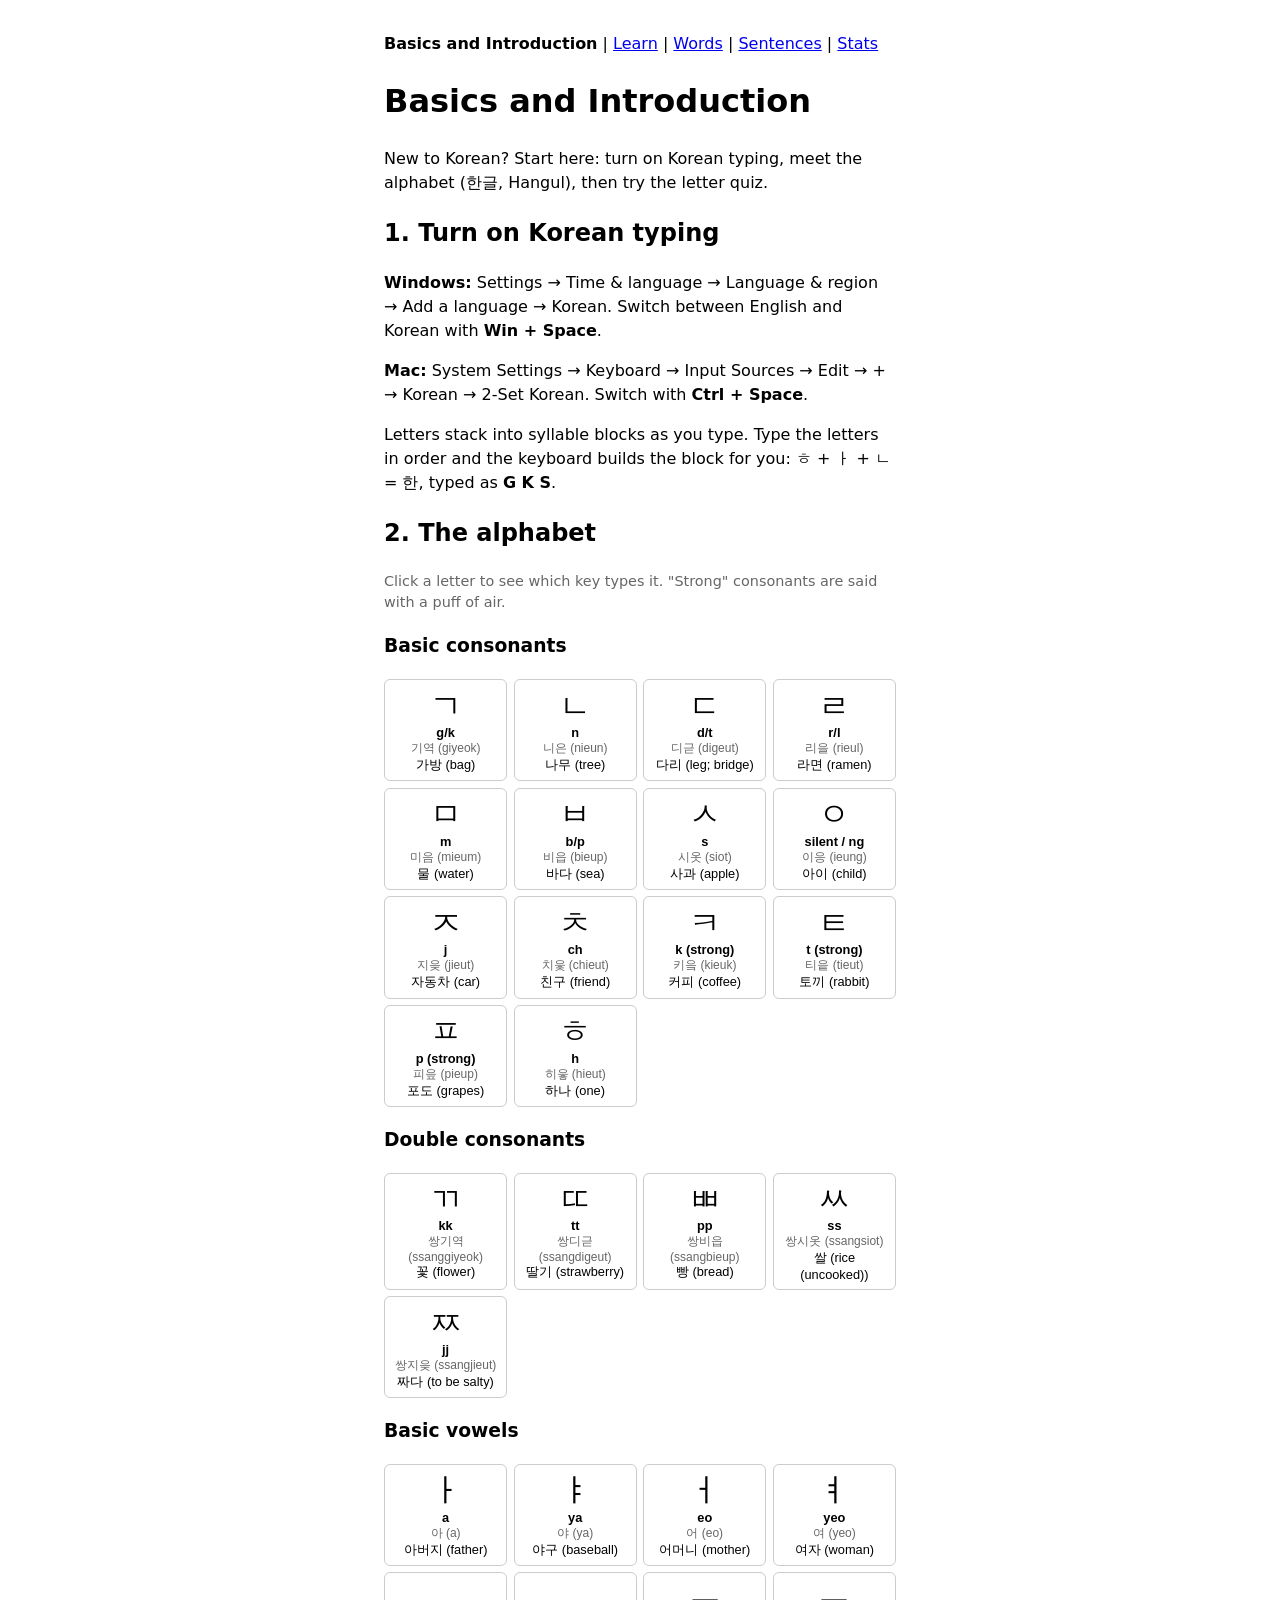
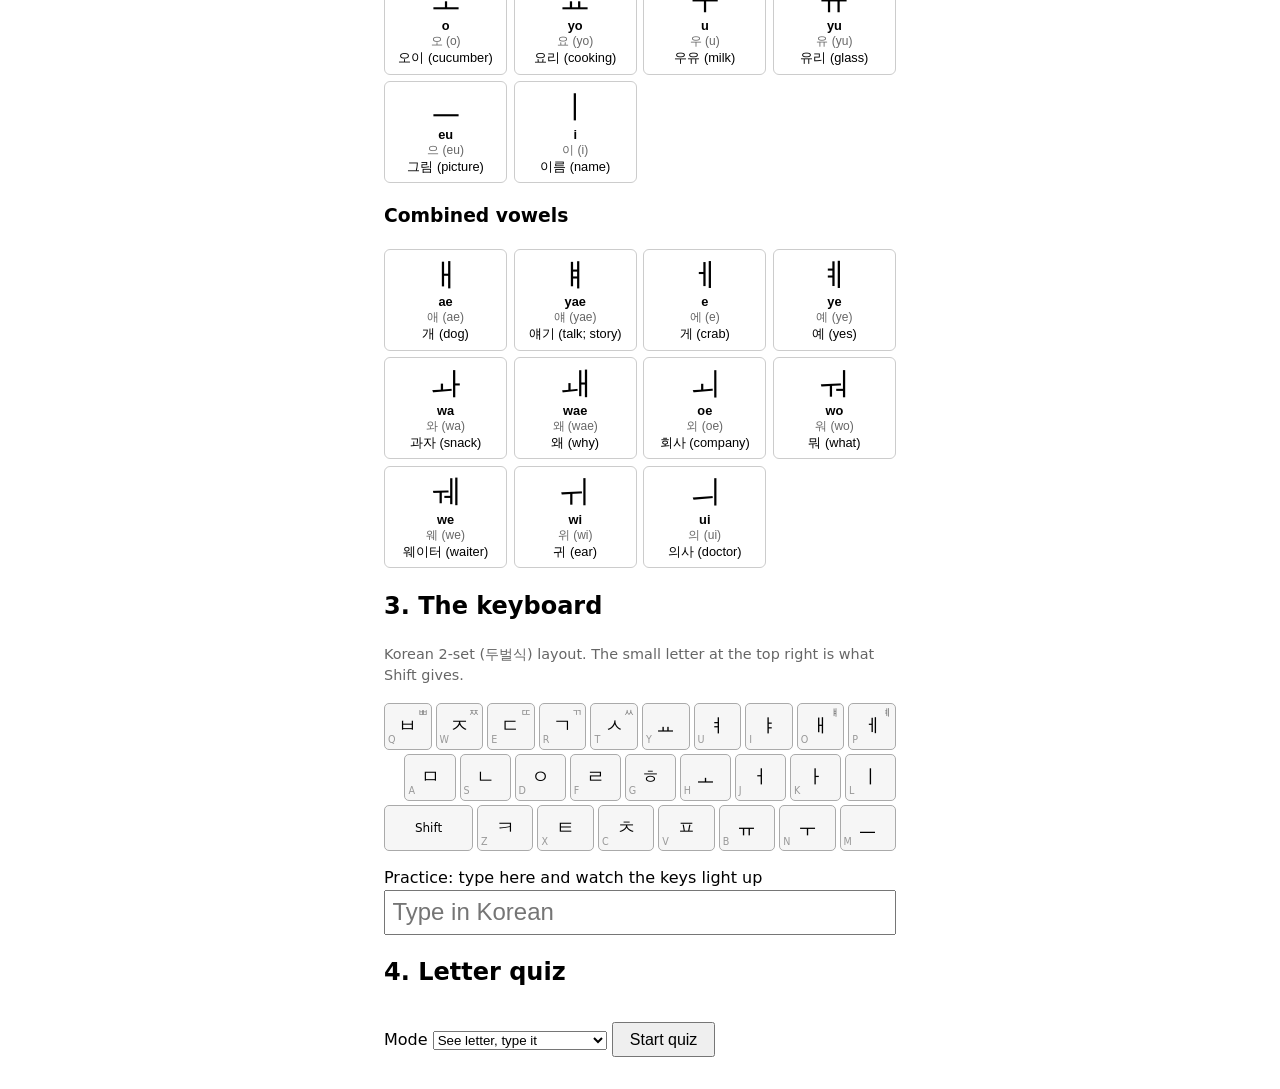
==== static/basics.html @ a622ec38 "Add Basics and Introduction tab with alphabet, keyboard and letter quiz New first tab at /basics for" ====
<!doctype html>
<html lang="en">
<head>
<meta charset="utf-8">
<meta name="viewport" content="width=device-width, initial-scale=1">
<title>Gongbu Basics</title>
<link rel="stylesheet" href="/static/style.css">
</head>
<body>
<p><b>Basics and Introduction</b> | <a href="/">Learn</a> | <a href="/words">Words</a> | <a href="/sentences">Sentences</a> | <a href="/stats">Stats</a></p>
<h1>Basics and Introduction</h1>
<p>New to Korean? Start here: turn on Korean typing, meet the alphabet (한글, Hangul), then try the letter quiz.</p>

<h2>1. Turn on Korean typing</h2>
<p><b>Windows:</b> Settings → Time &amp; language → Language &amp; region → Add a language → Korean.
Switch between English and Korean with <b>Win + Space</b>.</p>
<p><b>Mac:</b> System Settings → Keyboard → Input Sources → Edit → + → Korean → 2-Set Korean.
Switch with <b>Ctrl + Space</b>.</p>
<p>Letters stack into syllable blocks as you type. Type the letters in order and the keyboard builds the block for you:
ㅎ + ㅏ + ㄴ = 한, typed as <b>G K S</b>.</p>

<h2>2. The alphabet</h2>
<p class="muted">Click a letter to see which key types it. "Strong" consonants are said with a puff of air.</p>
<div id="alphabet"></div>

<h2>3. The keyboard</h2>
<p class="muted">Korean 2-set (두벌식) layout. The small letter at the top right is what Shift gives.</p>
<div id="keyboard"></div>
<p id="key-help" class="muted"></p>
<label for="practice">Practice: type here and watch the keys light up</label>
<input id="practice" autocomplete="off" autocorrect="off" spellcheck="false" placeholder="Type in Korean">
<p id="practice-hint" class="wrong"></p>

<h2>4. Letter quiz</h2>
<label>Mode
  <select id="mode">
    <option value="letter">See letter, type it</option>
    <option value="sound">See sound, type the letter</option>
  </select>
</label>
<button id="start">Start quiz</button>
<div id="quiz-play" hidden>
  <p class="muted" id="quiz-progress"></p>
  <p id="quiz-ask"></p>
  <div id="prompt"></div>
  <input id="quiz-answer" autocomplete="off" autocorrect="off" spellcheck="false" placeholder="Type the letter, then Enter">
  <p id="quiz-hint" class="wrong"></p>
  <div id="quiz-feedback"></div>
  <button id="quiz-next" hidden>Next</button>
</div>
<div id="quiz-results"></div>
<div id="feedback"></div>

<script src="/static/common.js"></script>
<script>
const QUIZ_LENGTH = 10;
const LATIN = /[a-z]/i;
const SWITCH_HINT = "That's English. Switch to the Korean keyboard: Win + Space on Windows, Ctrl + Space on Mac.";
const keyEls = {};  // key code -> key element
let letters = [];
let quiz = null;  // {mode, questions, answers, checked}

// "Shift+KeyR" -> {code: "KeyR", shift: true}
function parseKey(k) {
  const shift = k.startsWith("Shift+");
  return { code: shift ? k.slice(6) : k, shift };
}

function keysText(keys) {
  return keys.map((k) => {
    const { code, shift } = parseKey(k);
    return (shift ? "Shift + " : "") + code.slice(3);
  }).join(" then ");
}

// Light up the keys that type a letter; with two presses, number them in order.
function light(keys) {
  for (const key of document.querySelectorAll(".key.lit")) {
    key.classList.remove("lit");
    delete key.dataset.step;
  }
  keys.forEach((k, i) => {
    const { code, shift } = parseKey(k);
    if (!keyEls[code]) return;
    keyEls[code].classList.add("lit");
    if (keys.length > 1) keyEls[code].dataset.step = i + 1;
    if (shift) keyEls.Shift.classList.add("lit");
  });
}

function drawAlphabet(groups) {
  for (const group of groups) {
    const grid = el("div", "", "cards");
    for (const letter of group.letters) {
      const card = el("button", "", "card");
      card.append(
        el("span", letter.char, "char"),
        el("span", letter.roman, "roman"),
        el("span", letter.name, "muted"),
        el("span", `${letter.example.word} (${letter.example.english})`, "example"),
      );
      card.addEventListener("click", () => {
        for (const c of document.querySelectorAll(".card.on")) c.classList.remove("on");
        card.classList.add("on");
        light(letter.keys);
        $("key-help").textContent = `${letter.char} is typed with ${keysText(letter.keys)}.`;
        $("keyboard").scrollIntoView({ block: "nearest", behavior: "smooth" });
      });
      grid.append(card);
    }
    $("alphabet").append(el("h3", group.name), grid);
  }
}

function drawKeyboard(rows) {
  rows.forEach((row, i) => {
    const line = el("div", "", `keyrow row${i}`);
    if (i === rows.length - 1) {
      keyEls.Shift = el("div", "Shift", "key shift");
      line.append(keyEls.Shift);
    }
    for (const k of row) {
      const key = el("div", "", "key");
      key.append(el("span", k.char, "kchar"), el("span", k.shift || "", "kshift"), el("span", k.latin, "klatin"));
      keyEls[k.code] = key;
      line.append(key);
    }
    $("keyboard").append(line);
  });
}

function shuffled(items) {
  const a = [...items];
  for (let i = a.length - 1; i > 0; i--) {
    const j = Math.floor(Math.random() * (i + 1));
    [a[i], a[j]] = [a[j], a[i]];
  }
  return a;
}

// The vowel with the silent ㅇ in front: ㅏ -> 아. Null for consonants.
function silentForm(char) {
  const vowel = char.codePointAt(0) - 0x314F;  // ㅏ..ㅣ are in syllable-block order
  return vowel >= 0 && vowel <= 20 ? String.fromCodePoint(0xAC00 + (11 * 21 + vowel) * 28) : null;
}

// {ok, note}: a vowel typed with the silent ㅇ in front (아 for ㅏ) also counts, with a note.
function grade(letter, answer) {
  if (answer === letter.char) return { ok: true, note: "" };
  if (answer === silentForm(letter.char)) {
    return { ok: true, note: `${answer} is ${letter.char} with the silent ㅇ in front. Both count; the letter on its own is ${letter.char}.` };
  }
  return { ok: false, note: "" };
}

function startQuiz() {
  quiz = { mode: $("mode").value, questions: shuffled(letters).slice(0, QUIZ_LENGTH), answers: [], checked: false };
  $("quiz-results").replaceChildren();
  $("quiz-play").hidden = false;
  showQuestion();
}

function asked(letter) {
  return quiz.mode === "letter" ? letter.char : letter.roman;
}

function showQuestion() {
  const q = quiz.questions[quiz.answers.length];
  quiz.checked = false;
  $("quiz-progress").textContent = `Question ${quiz.answers.length + 1} of ${quiz.questions.length}`;
  $("quiz-ask").textContent = quiz.mode === "letter" ? "Type this letter:" : "Type the letter that makes this sound:";
  $("prompt").textContent = asked(q);
  $("quiz-answer").value = "";
  $("quiz-answer").readOnly = false;
  $("quiz-hint").textContent = "";
  $("quiz-feedback").replaceChildren();
  $("quiz-next").hidden = true;
  $("quiz-answer").focus();
}

// Enter checks the answer and shows ✓ or ✗; Enter again (or Next) moves on.
function submitAnswer() {
  if (!quiz) return;
  if (quiz.checked) return nextQuestion();
  const answer = $("quiz-answer").value.trim();
  if (!answer) return;
  if (LATIN.test(answer)) {
    $("quiz-hint").textContent = SWITCH_HINT;
    $("quiz-answer").select();
    return;
  }
  const q = quiz.questions[quiz.answers.length];
  const result = { letter: q, answer, ...grade(q, answer) };
  quiz.answers.push(result);
  quiz.checked = true;
  $("quiz-answer").readOnly = true;
  $("quiz-hint").textContent = "";
  const parts = [result.ok
    ? el("p", `✓ Correct: ${q.char}`, "correct")
    : el("p", `✗ Not quite. It's ${q.char} (${q.roman}), typed with ${keysText(q.keys)}.`, "wrong")];
  if (result.note) parts.push(el("p", result.note, "muted"));
  $("quiz-feedback").replaceChildren(...parts);
  if (!result.ok) light(q.keys);
  $("quiz-next").textContent = quiz.answers.length < quiz.questions.length ? "Next" : "See results";
  $("quiz-next").hidden = false;
}

function nextQuestion() {
  if (quiz.answers.length < quiz.questions.length) showQuestion();
  else showResults();
}

// One review list: each row is ✓ or ✗, and clicking it lights up the keys for that letter.
function reviewList(title, answers) {
  const table = el("table", "", "review");
  const head = el("tr");
  for (const h of ["", "Asked", "Your answer", "Answer", "Keys"]) head.append(el("th", h));
  table.append(head);
  for (const a of answers) {
    const row = el("tr");
    row.append(
      el("td", a.ok ? "✓" : "✗", a.ok ? "correct" : "wrong"),
      el("td", asked(a.letter)),
      el("td", a.answer, a.ok ? "correct" : "wrong"),
      el("td", a.letter.char),
      el("td", keysText(a.letter.keys)),
    );
    row.title = "Show on the keyboard";
    row.addEventListener("click", () => {
      light(a.letter.keys);
      $("key-help").textContent = `${a.letter.char} is typed with ${keysText(a.letter.keys)}.`;
      $("keyboard").scrollIntoView({ block: "nearest", behavior: "smooth" });
    });
    table.append(row);
  }
  return [el("h3", `${title} (${answers.length})`), table];
}

function showResults() {
  $("quiz-play").hidden = true;
  const right = quiz.answers.filter((a) => a.ok);
  const wrong = quiz.answers.filter((a) => !a.ok);
  const parts = [el("p", `${right.length} / ${quiz.answers.length} correct`, wrong.length ? "" : "correct")];
  if (wrong.length) parts.push(...reviewList("✗ To review", wrong));
  if (right.length) parts.push(...reviewList("✓ Correct", right));
  parts.push(el("p", "Click a row to see its keys on the keyboard above.", "muted"));
  const again = el("button", "Try again");
  again.addEventListener("click", startQuiz);
  parts.push(again);
  $("quiz-results").replaceChildren(...parts);
}

$("practice").addEventListener("keydown", (e) => {
  if (keyEls[e.code]) light([(e.shiftKey ? "Shift+" : "") + e.code]);
});
$("practice").addEventListener("input", () => {
  $("practice-hint").textContent = LATIN.test($("practice").value.slice(-1)) ? SWITCH_HINT : "";
});
$("start").addEventListener("click", startQuiz);
$("quiz-next").addEventListener("click", nextQuestion);
onEnter($("quiz-answer"), submitAnswer);

api("/static/hangul.json")
  .then((data) => {
    drawAlphabet(data.letters);
    drawKeyboard(data.keyboard);
    letters = data.letters.flatMap((g) => g.letters);
  })
  .catch((e) => showError(e.message));
</script>
</body>
</html>
---- static/style.css ----
body { font-family: system-ui, sans-serif; max-width: 32rem; margin: 2rem auto; padding: 0 1rem; line-height: 1.5; }
#prompt { font-size: 2rem; margin: 1.5rem 0 1rem; }
#answer { font-size: 1.5rem; width: 100%; box-sizing: border-box; padding: 0.4rem; }
button { font-size: 1rem; padding: 0.4rem 1rem; margin-top: 0.75rem; }
.correct { color: #1a7f37; }
.wrong { color: #c62828; }
.syllables span { font-size: 1.75rem; padding: 0 0.1rem; }
.syllables .bad { color: #c62828; text-decoration: underline; }
.muted { color: #666; font-size: 0.9rem; }
.verdict-almost { color: #9a6700; }
.label { background: #fff3cd; padding: 0.4rem 0.6rem; font-size: 0.9rem; }
table { border-collapse: collapse; width: 100%; margin-bottom: 1.5rem; }
th, td { text-align: left; padding: 0.25rem 0.5rem; border-bottom: 1px solid #ddd; }
td.num, th.num { text-align: right; }
.bar { display: inline-block; height: 0.6rem; background: #1a7f37; vertical-align: middle; margin-right: 0.4rem; }
#target { font-size: 2.5rem; letter-spacing: 0.05em; margin: 1rem 0 0.25rem; min-height: 3rem; }
/* Type-over box: the input's text is transparent and #ghost draws typed text plus the gray target. */
#typebox { position: relative; }
#typebox #answer, #ghost { font: inherit; font-size: 1.5rem; line-height: 1.4; padding: 0.4rem; border: 1px solid #888; }
#ghost { position: absolute; inset: 0; box-sizing: border-box; border-color: transparent;
         white-space: pre; overflow: hidden; pointer-events: none; }
#typebox #answer { position: relative; display: block; background: transparent; }
#typebox.overlay #answer { color: transparent; caret-color: #222; }
#ghost .rest { color: #aaa; }
#ghost .ok { color: #1a7f37; }
#ghost .bad { color: #c62828; text-decoration: underline; }
.hint { text-decoration: underline dotted; cursor: help; }
.hint.new { color: #6f42c1; text-decoration-style: solid; }
.hint.name { color: #0b6e99; text-decoration-style: solid; }
.topic { margin: 0.5rem 0; }
#topic { font-size: 1rem; padding: 0.3rem; width: 14rem; }
/* Basics tab: alphabet cards and the drawn keyboard. */
.cards { display: grid; grid-template-columns: repeat(auto-fill, minmax(6.5rem, 1fr)); gap: 0.4rem; }
.card { display: flex; flex-direction: column; align-items: center; margin: 0; padding: 0.4rem; font-size: 0.8rem;
        background: #fff; border: 1px solid #ccc; border-radius: 6px; cursor: pointer; text-align: center; }
.card:hover { border-color: #888; }
.card.on { border-color: #1a7f37; background: #eaf6ec; }
.card .char { font-size: 2rem; line-height: 1.2; }
.card .roman { font-weight: bold; }
.card .muted { font-size: 0.75rem; }
#keyboard { margin: 1rem 0 0.5rem; }
.keyrow { display: flex; gap: 0.25rem; margin-bottom: 0.25rem; }
.keyrow.row1 { padding-left: 4%; }
.key { position: relative; flex: 1; min-width: 0; height: 2.8rem; border: 1px solid #aaa; border-radius: 5px; background: #f6f6f6; }
.key.shift { flex: 1.6; display: flex; align-items: center; justify-content: center; font-size: 0.75rem; }
.key .kchar { position: absolute; inset: 0; display: flex; align-items: center; justify-content: center; font-size: 1.2rem; }
.key .kshift { position: absolute; top: 1px; right: 3px; font-size: 0.65rem; color: #666; }
.key .klatin { position: absolute; bottom: 1px; left: 3px; font-size: 0.6rem; color: #999; }
.key.lit { background: #ffe58f; border-color: #9a6700; }
.key[data-step]::after { content: attr(data-step); position: absolute; top: -0.5rem; left: -0.3rem; background: #9a6700; color: #fff;
                         border-radius: 50%; width: 1rem; height: 1rem; font-size: 0.65rem; text-align: center; line-height: 1rem; }
.review tr:not(:first-child) { cursor: pointer; }
.review tr:not(:first-child):hover { background: #f6f6f6; }
#practice, #quiz-answer { font-size: 1.5rem; width: 100%; box-sizing: border-box; padding: 0.4rem; }
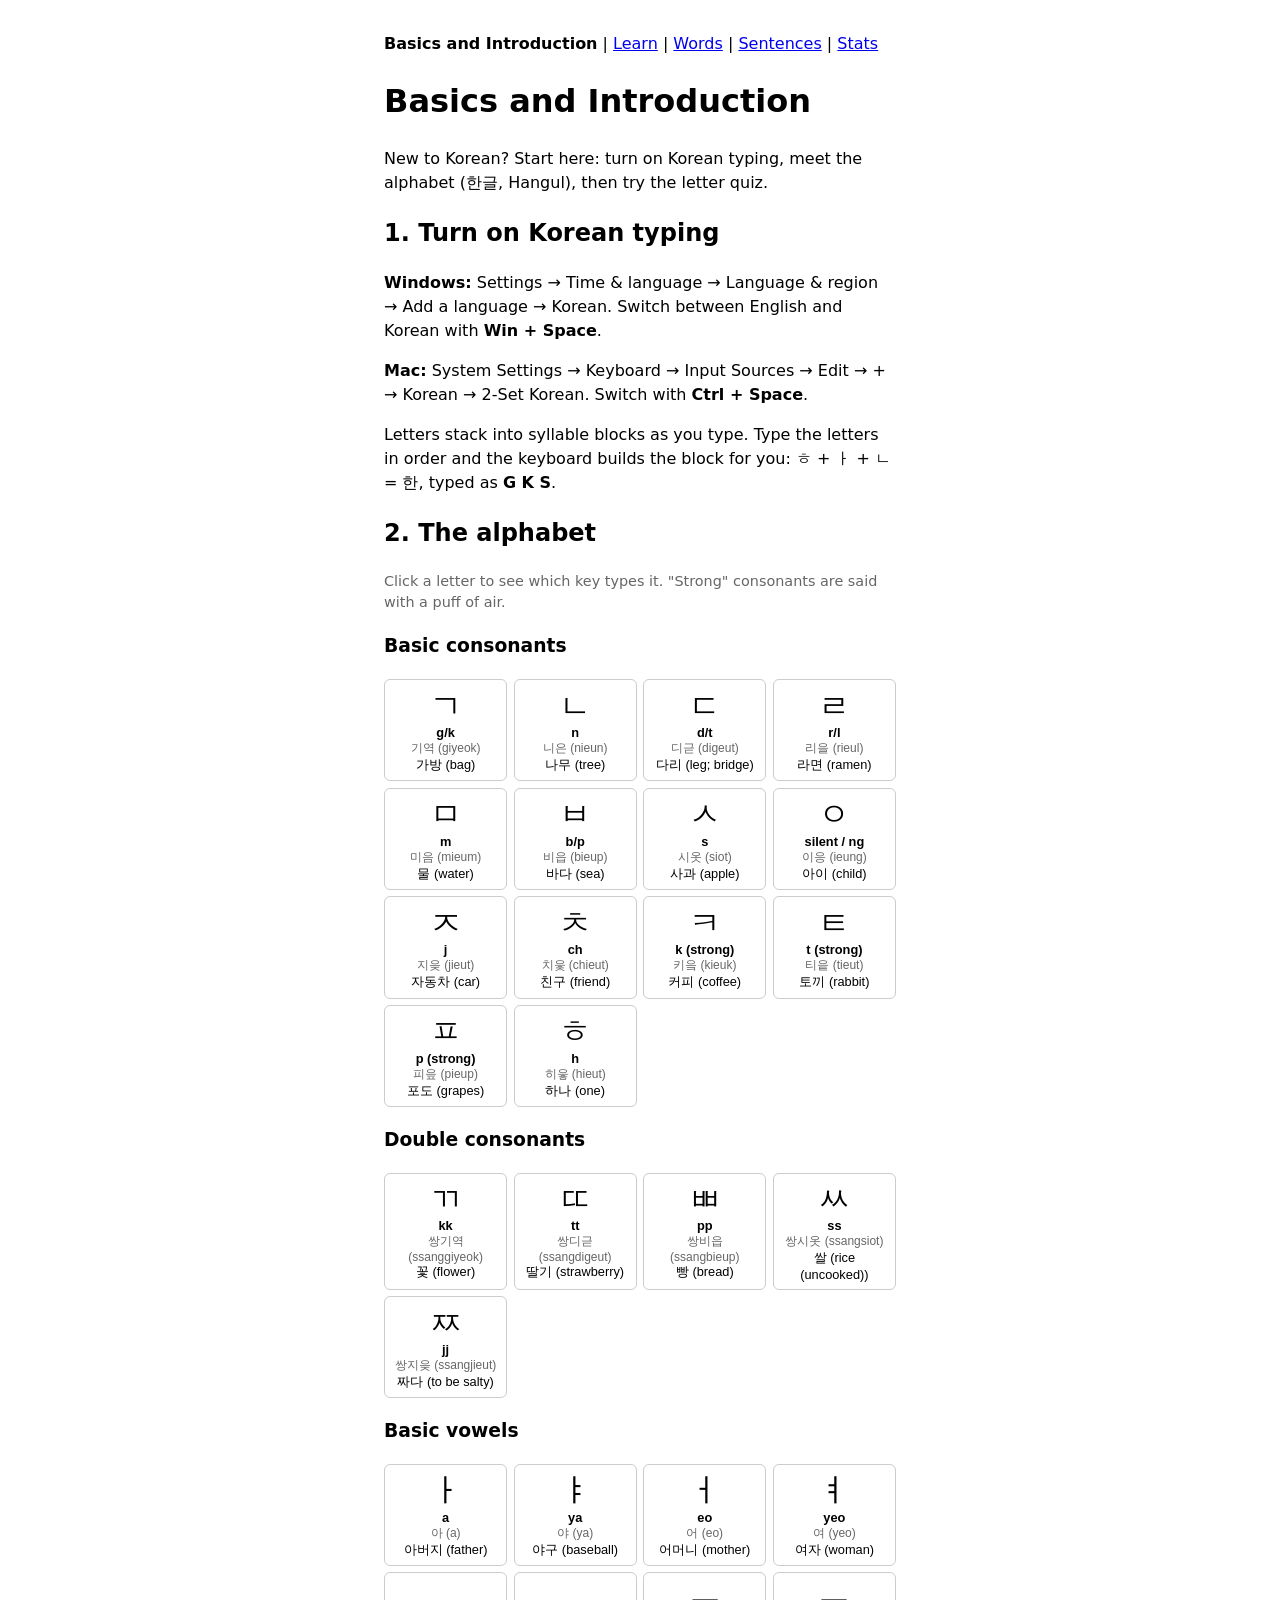
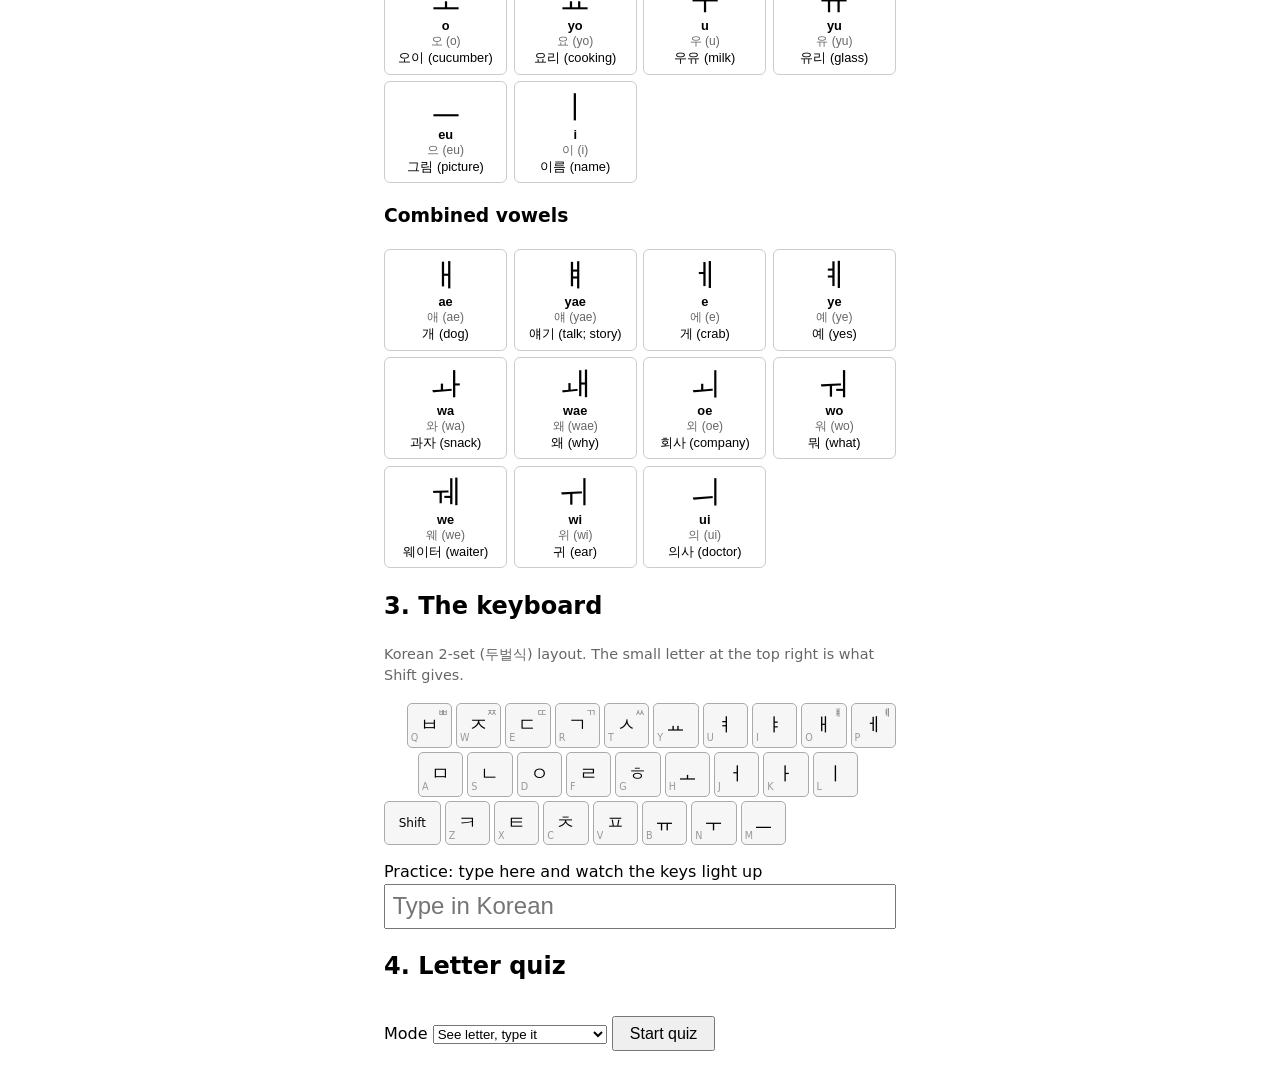
==== commit 72998ef5: "Debug panel, answer decay, stats updates, rename spec to SPEC.md Work in progress from before the gr" ====
--- a/static/basics.html
+++ b/static/basics.html
@@ -57,6 +57,19 @@
 const LATIN = /[a-z]/i;
 const SWITCH_HINT = "That's English. Switch to the Korean keyboard: Win + Space on Windows, Ctrl + Space on Mac.";
 const keyEls = {};  // key code -> key element
+const shiftKeys = [];  // keys with a Shift letter: {key, char, shift}
+let shiftShown = false;
+
+// While Shift is held, show each key's Shift letter (ㅒ, ㅖ, ㄲ...) large and its plain letter in the corner.
+function showShift(on) {
+  if (on === shiftShown || !keyEls.Shift) return;
+  shiftShown = on;
+  for (const { key, char, shift } of shiftKeys) {
+    key.querySelector(".kchar").textContent = on ? shift : char;
+    key.querySelector(".kshift").textContent = on ? char : shift;
+  }
+  keyEls.Shift.classList.toggle("held", on);
+}
 let letters = [];
 let quiz = null;  // {mode, questions, answers, checked}
 
@@ -123,6 +136,7 @@
       const key = el("div", "", "key");
       key.append(el("span", k.char, "kchar"), el("span", k.shift || "", "kshift"), el("span", k.latin, "klatin"));
       keyEls[k.code] = key;
+      if (k.shift) shiftKeys.push({ key, char: k.char, shift: k.shift });
       line.append(key);
     }
     $("keyboard").append(line);
@@ -250,11 +264,39 @@
   $("quiz-results").replaceChildren(...parts);
 }
 
+// With the Korean keyboard on, the browser reports key presses as "Process" (key code 229)
+// instead of the real key, so the keys are worked out from the Hangul that was typed instead.
+const INITIALS = "ㄱㄲㄴㄷㄸㄹㅁㅂㅃㅅㅆㅇㅈㅉㅊㅋㅌㅍㅎ";
+const VOWELS = "ㅏㅐㅑㅒㅓㅔㅕㅖㅗㅘㅙㅚㅛㅜㅝㅞㅟㅠㅡㅢㅣ";
+const FINALS = ["", ..."ㄱㄲㄳㄴㄵㄶㄷㄹㄺㄻㄼㄽㄾㄿㅀㅁㅂㅄㅅㅆㅇㅈㅊㅋㅌㅍㅎ"];
+// A double final is typed as two consonants; the second is the key just pressed.
+const CLUSTER_LAST = { ㄳ: "ㅅ", ㄵ: "ㅈ", ㄶ: "ㅎ", ㄺ: "ㄱ", ㄻ: "ㅁ", ㄼ: "ㅂ", ㄽ: "ㅅ", ㄾ: "ㅌ", ㄿ: "ㅍ", ㅀ: "ㅎ", ㅄ: "ㅅ" };
+
+// The letter typed most recently, from the last character: a lone letter (ㄱ) or the last
+// part of a syllable block (한 -> ㄴ, 하 -> ㅏ).
+function lastLetter(ch) {
+  const code = ch.codePointAt(0) - 0xac00;
+  if (code < 0 || code > 11171) return ch;
+  const final = FINALS[code % 28];
+  if (final) return CLUSTER_LAST[final] || final;
+  return VOWELS[Math.floor(code / 28) % 21];
+}
+
+// e.shiftKey stays accurate even when a Korean input method reports keys as "Process".
+for (const type of ["keydown", "keyup"]) {
+  document.addEventListener(type, (e) => showShift(e.key === "Shift" ? type === "keydown" : e.shiftKey));
+}
+window.addEventListener("blur", () => showShift(false));  // Shift released in another window
+
 $("practice").addEventListener("keydown", (e) => {
+  if (e.key === "Process" || e.keyCode === 229) return;  // Korean input: handled on "input"
   if (keyEls[e.code]) light([(e.shiftKey ? "Shift+" : "") + e.code]);
 });
 $("practice").addEventListener("input", () => {
-  $("practice-hint").textContent = LATIN.test($("practice").value.slice(-1)) ? SWITCH_HINT : "";
+  const last = $("practice").value.slice(-1);
+  $("practice-hint").textContent = LATIN.test(last) ? SWITCH_HINT : "";
+  const letter = last && letters.find((l) => l.char === lastLetter(last));
+  if (letter) light(letter.keys);
 });
 $("start").addEventListener("click", startQuiz);
 $("quiz-next").addEventListener("click", nextQuestion);
--- a/static/style.css
+++ b/static/style.css
@@ -39,16 +39,32 @@
 .card .roman { font-weight: bold; }
 .card .muted { font-size: 0.75rem; }
 #keyboard { margin: 1rem 0 0.5rem; }
-.keyrow { display: flex; gap: 0.25rem; margin-bottom: 0.25rem; }
-.keyrow.row1 { padding-left: 4%; }
-.key { position: relative; flex: 1; min-width: 0; height: 2.8rem; border: 1px solid #aaa; border-radius: 5px; background: #f6f6f6; }
-.key.shift { flex: 1.6; display: flex; align-items: center; justify-content: center; font-size: 0.75rem; }
+/* Every key is one unit (u) wide, like a real keyboard. The top row is 0.5u + 10 keys and fills the
+   width; the rows start where Tab, Caps Lock and Shift would end (0.5u, 0.75u, 1.25u), so each row
+   sits further right and the top row (ending in ㅔ) reaches furthest. */
+#keyboard { --gap: 0.25rem; --u: calc((100% - 9 * var(--gap)) / 10.5); }
+.keyrow { display: flex; gap: var(--gap); margin-bottom: var(--gap); }
+.keyrow.row0 > .key:first-child { margin-left: calc(var(--u) * 0.5); }
+.keyrow.row1 > .key:first-child { margin-left: calc(var(--u) * 0.75); }
+.key { position: relative; flex: 0 0 var(--u); min-width: 0; height: 2.8rem; border: 1px solid #aaa; border-radius: 5px;
+       background: #f6f6f6; box-sizing: border-box; }
+.key.shift { flex: 0 0 calc(var(--u) * 1.25); display: flex; align-items: center; justify-content: center; font-size: 0.75rem; }
 .key .kchar { position: absolute; inset: 0; display: flex; align-items: center; justify-content: center; font-size: 1.2rem; }
 .key .kshift { position: absolute; top: 1px; right: 3px; font-size: 0.65rem; color: #666; }
 .key .klatin { position: absolute; bottom: 1px; left: 3px; font-size: 0.6rem; color: #999; }
 .key.lit { background: #ffe58f; border-color: #9a6700; }
+.key.shift.held { background: #dbe7f5; border-color: #0b6e99; }
 .key[data-step]::after { content: attr(data-step); position: absolute; top: -0.5rem; left: -0.3rem; background: #9a6700; color: #fff;
                          border-radius: 50%; width: 1rem; height: 1rem; font-size: 0.65rem; text-align: center; line-height: 1rem; }
 .review tr:not(:first-child) { cursor: pointer; }
 .review tr:not(:first-child):hover { background: #f6f6f6; }
 #practice, #quiz-answer { font-size: 1.5rem; width: 100%; box-sizing: border-box; padding: 0.4rem; }
+
+/* Debug panel: wider than the page column so the table fits. */
+#debug { margin-top: 2rem; padding-top: 0.5rem; border-top: 2px dashed #999; font-size: 0.85rem;
+         width: min(56rem, 96vw); position: relative; left: 50%; transform: translateX(-50%); overflow-x: auto; }
+#debug tr.pool { background: #fff3cd; }
+#debug .up { color: #1a7f37; }
+#debug .down { color: #c62828; }
+#debug tr.answered { font-weight: bold; }
+#debug .decay { color: #d99; }
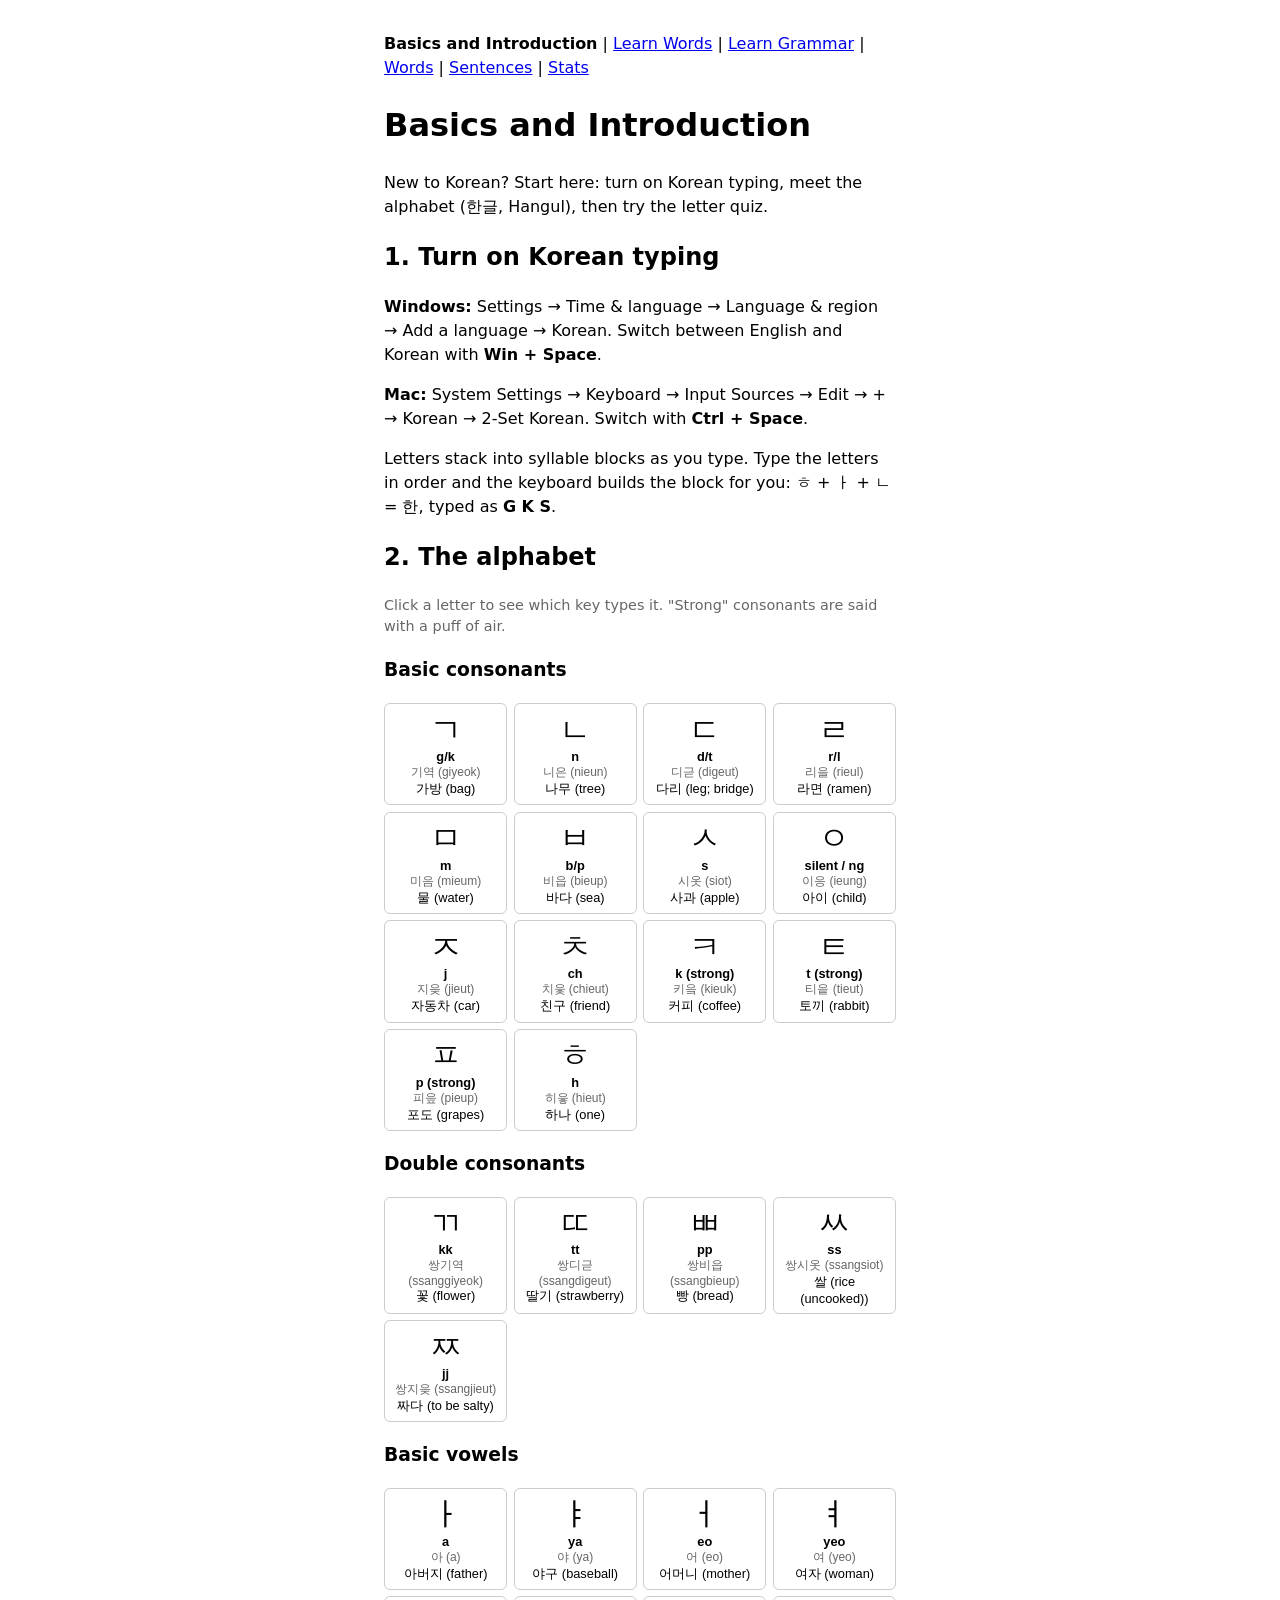
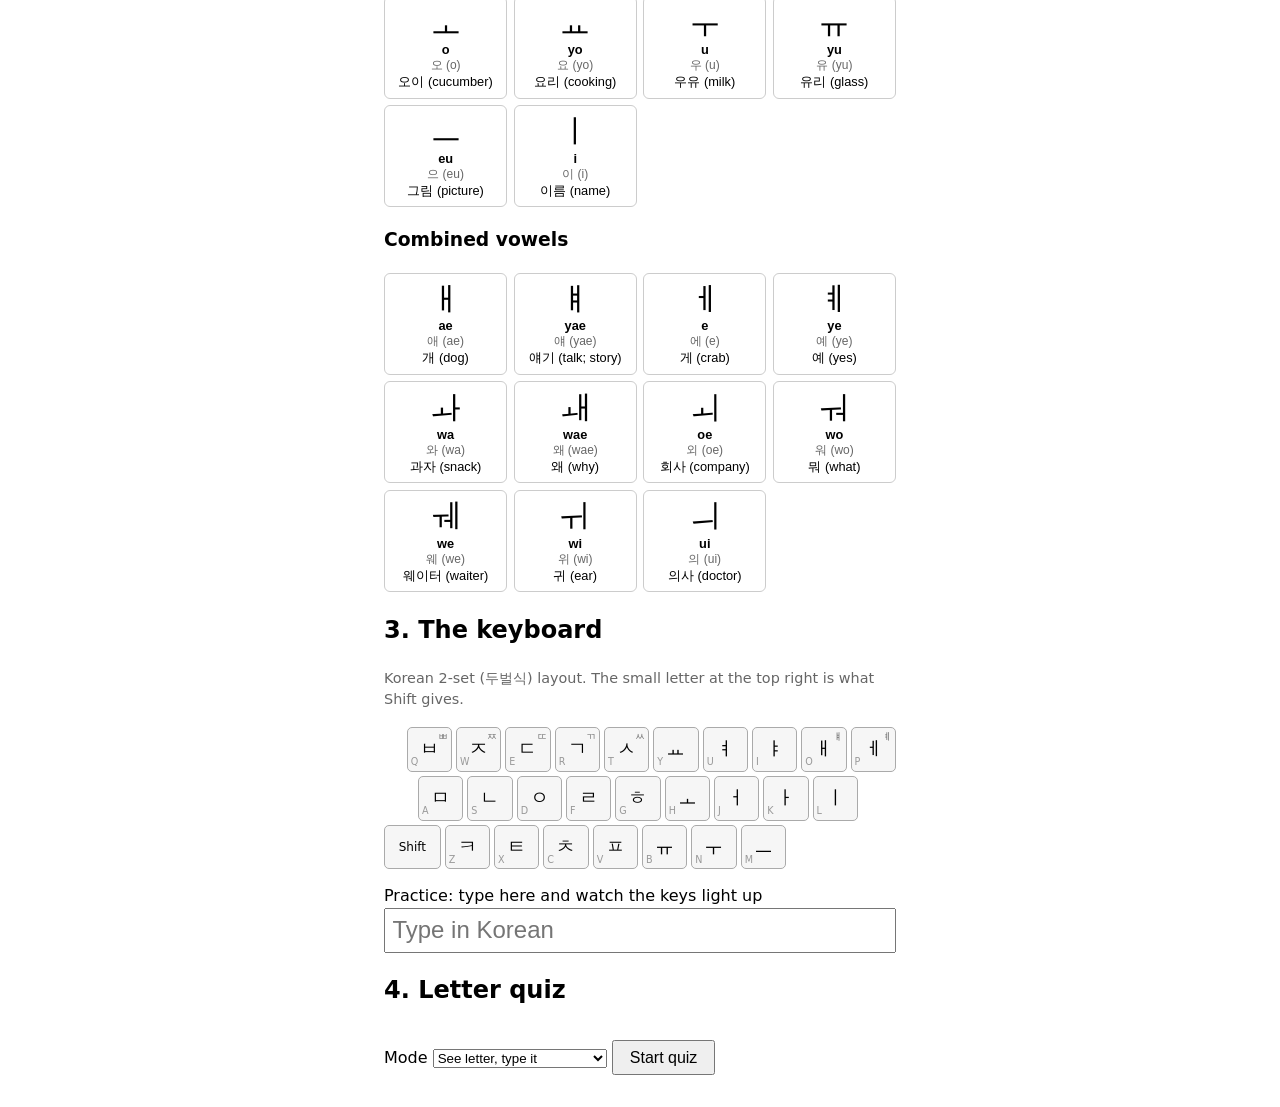
==== commit a1a66dfe: "Add Learn Grammar tab with adaptive explanations and free questions New /grammar page: the next gram" ====
--- a/static/basics.html
+++ b/static/basics.html
@@ -7,7 +7,7 @@
 <link rel="stylesheet" href="/static/style.css">
 </head>
 <body>
-<p><b>Basics and Introduction</b> | <a href="/">Learn</a> | <a href="/words">Words</a> | <a href="/sentences">Sentences</a> | <a href="/stats">Stats</a></p>
+<p><b>Basics and Introduction</b> | <a href="/">Learn Words</a> | <a href="/grammar">Learn Grammar</a> | <a href="/words">Words</a> | <a href="/sentences">Sentences</a> | <a href="/stats">Stats</a></p>
 <h1>Basics and Introduction</h1>
 <p>New to Korean? Start here: turn on Korean typing, meet the alphabet (한글, Hangul), then try the letter quiz.</p>
 
--- a/static/style.css
+++ b/static/style.css
@@ -68,3 +68,29 @@
 #debug .down { color: #c62828; }
 #debug tr.answered { font-weight: bold; }
 #debug .decay { color: #d99; }
+
+.usage-counter { position: fixed; left: 0.5rem; bottom: 0.5rem; font-size: 0.75rem; color: #888;
+                 background: rgba(255, 255, 255, 0.9); padding: 0.1rem 0.4rem; border-radius: 4px; }
+/* Learn Grammar tab. */
+.pattern { font-size: 1.2rem; font-family: ui-monospace, monospace; margin-top: 0; }
+.styles { display: flex; flex-wrap: wrap; gap: 0.3rem; }
+.tab { margin-top: 0; font-size: 0.85rem; padding: 0.25rem 0.6rem; border: 1px solid #aaa; border-radius: 4px; background: #f6f6f6; }
+.tab.on { background: #dbe7f5; border-color: #0b6e99; font-weight: bold; }
+.restyle, .ask { display: flex; flex-wrap: wrap; gap: 0.4rem; align-items: center; margin: 0.5rem 0; }
+.restyle button, .ask button { margin-top: 0; }
+.explain-like { display: flex; gap: 0.4rem; flex: 1 1 16rem; }
+#like, #question { flex: 1; font-size: 1rem; padding: 0.3rem; min-width: 0; }
+.examples li { margin-bottom: 0.75rem; }
+.korean { font-size: 1.25rem; }
+.korean mark { background: #ffe58f; padding: 0 0.1rem; border-radius: 2px; }
+.korean-cell { font-size: 1.05rem; }
+.english { color: #333; }
+.parts { font-size: 0.85rem; margin: 0.15rem 0; }
+.part { display: inline-flex; flex-direction: column; align-items: center; border: 1px solid #ccc; border-radius: 4px; padding: 0 0.3rem; }
+.part-text { font-size: 1rem; }
+.part-label { font-size: 0.7rem; color: #666; }
+.mistakes li { margin-bottom: 0.5rem; }
+.qa { border-left: 3px solid #0b6e99; padding-left: 0.6rem; margin: 0.75rem 0; }
+.qa .question { font-weight: bold; }
+.actions { margin: 1.5rem 0; }
+#outline li.here { font-weight: bold; }
